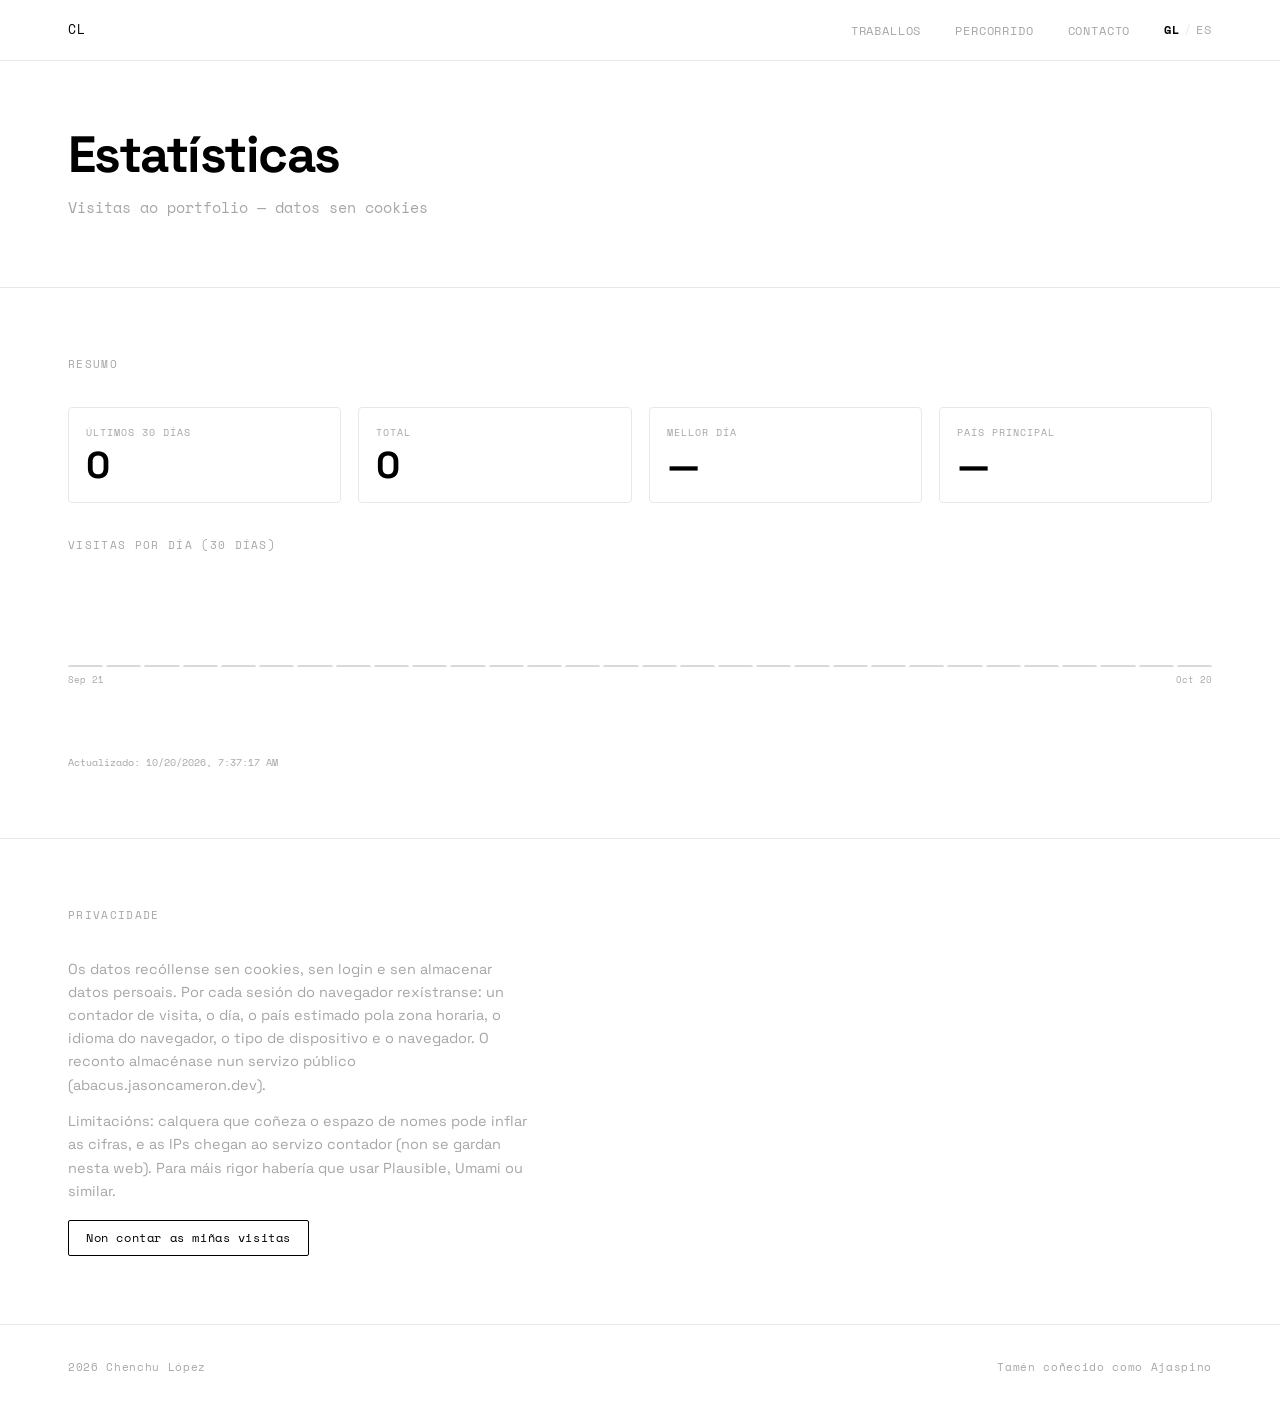
==== stats/index.html @ a8237ece "feat: estadísticas de visitas sen cookies, páxina 404 - Engade contador de visitas via abacus (names" ====
<!DOCTYPE html>
<html lang="gl">
<head>
  <meta charset="UTF-8">
  <meta name="viewport" content="width=device-width, initial-scale=1.0">
  <title>Estatísticas — Chenchu López</title>
  <meta name="robots" content="noindex, nofollow">

  <link rel="icon" href="../favicon.svg" type="image/svg+xml">

  <link rel="preconnect" href="https://fonts.googleapis.com">
  <link rel="preconnect" href="https://fonts.gstatic.com" crossorigin>
  <link href="https://fonts.googleapis.com/css2?family=Space+Grotesk:wght@400;500;700&family=Space+Mono:wght@400;700&display=swap" rel="stylesheet">

  <link rel="stylesheet" href="../css/styles.css">

  <style>
    .stats-hero {
      padding-block: var(--space-l);
      border-top: none;
    }

    .stats-hero h1 {
      font-size: clamp(1.8rem, 5vw, 3rem);
      font-weight: 700;
      letter-spacing: -0.03em;
      line-height: 1;
      margin-bottom: var(--space-s);
    }

    .stats-hero p {
      font-size: 0.9rem;
      color: var(--muted);
      font-family: var(--font-mono);
    }

    .stats-section {
      padding-block: var(--space-l);
      border-top: 1px solid var(--line);
    }

    .stats-section-title {
      font-family: var(--font-mono);
      font-size: 0.65rem;
      letter-spacing: 0.12em;
      text-transform: uppercase;
      color: var(--muted);
      margin-bottom: var(--space-m);
    }

    /* KPIs */
    .stats-kpis {
      display: grid;
      grid-template-columns: repeat(4, 1fr);
      gap: var(--space-s);
    }

    @media (max-width: 768px) {
      .stats-kpis { grid-template-columns: repeat(2, 1fr); }
    }

    @media (max-width: 480px) {
      .stats-kpis { grid-template-columns: 1fr 1fr; }
    }

    .kpi {
      padding: var(--space-s);
      border: 1px solid var(--line);
      border-radius: 4px;
    }

    .kpi-label {
      font-family: var(--font-mono);
      font-size: 0.6rem;
      letter-spacing: 0.1em;
      text-transform: uppercase;
      color: var(--muted);
      display: block;
      margin-bottom: 0.4rem;
    }

    .kpi-value {
      font-size: clamp(1.5rem, 3vw, 2.2rem);
      font-weight: 700;
      letter-spacing: -0.04em;
      line-height: 1;
      display: block;
    }

    /* Gráfico de barras */
    .stats-chart {
      display: flex;
      align-items: flex-end;
      gap: 3px;
      height: 80px;
      margin-top: var(--space-s);
    }

    .chart-bar-wrap {
      flex: 1;
      display: flex;
      flex-direction: column;
      align-items: center;
      height: 100%;
      justify-content: flex-end;
      position: relative;
    }

    .chart-bar {
      width: 100%;
      background: var(--ink);
      opacity: 0.15;
      border-radius: 2px 2px 0 0;
      min-height: 2px;
      transition: opacity 0.15s;
    }

    .chart-bar.is-today { opacity: 0.6; }
    .chart-bar.has-visits { opacity: 0.4; }
    .chart-bar.has-visits:hover { opacity: 0.8; }

    .chart-date-labels {
      display: flex;
      justify-content: space-between;
      margin-top: 6px;
      font-family: var(--font-mono);
      font-size: 0.55rem;
      color: var(--muted);
    }

    /* Rankings */
    .stats-rank {
      display: grid;
      grid-template-columns: repeat(2, 1fr);
      gap: var(--space-m);
    }

    @media (max-width: 639px) {
      .stats-rank { grid-template-columns: 1fr; }
    }

    .rank-group-title {
      font-family: var(--font-mono);
      font-size: 0.6rem;
      letter-spacing: 0.1em;
      text-transform: uppercase;
      color: var(--muted);
      margin-bottom: var(--space-s);
    }

    .rank-list {
      list-style: none;
    }

    .rank-item {
      display: flex;
      align-items: center;
      gap: var(--space-s);
      padding-block: 0.5rem;
      border-bottom: 1px solid var(--line);
      font-size: 0.9rem;
    }

    .rank-item:last-child { border-bottom: none; }

    .rank-bar-bg {
      flex: 1;
      height: 3px;
      background: var(--line);
      border-radius: 2px;
      overflow: hidden;
    }

    .rank-bar-fill {
      height: 100%;
      background: var(--ink);
      border-radius: 2px;
    }

    .rank-count {
      font-family: var(--font-mono);
      font-size: 0.75rem;
      color: var(--muted);
      min-width: 2.5rem;
      text-align: right;
    }

    .rank-code {
      min-width: 3rem;
      font-weight: 500;
    }

    /* Privacidade */
    .stats-privacy {
      font-size: 0.85rem;
      color: var(--muted);
      line-height: 1.6;
      max-width: 52ch;
    }

    .stats-privacy p + p { margin-top: 0.8rem; }

    .btn-no-count {
      display: inline-flex;
      align-items: center;
      gap: 0.4rem;
      margin-top: var(--space-s);
      padding: 0.5rem 1rem;
      border: 1px solid var(--ink);
      border-radius: 2px;
      font-family: var(--font-mono);
      font-size: 0.7rem;
      letter-spacing: 0.05em;
      cursor: pointer;
      background: none;
      color: var(--ink);
      transition: background 0.15s, color 0.15s;
    }

    .btn-no-count:hover {
      background: var(--ink);
      color: var(--bg);
    }

    .btn-no-count.is-active {
      background: var(--ink);
      color: var(--bg);
    }

    /* Loading / error */
    .stats-loading {
      padding: var(--space-l) 0;
      font-family: var(--font-mono);
      font-size: 0.75rem;
      color: var(--muted);
    }

    .stats-error {
      padding: var(--space-s);
      border: 1px solid var(--line);
      border-radius: 4px;
      font-family: var(--font-mono);
      font-size: 0.75rem;
      color: var(--muted);
    }
  </style>
</head>
<body>

  <!-- HEADER -->
  <header class="site-header" role="banner">
    <div class="page-wrap">
      <a href="../index.html" class="site-logo" aria-label="Chenchu López, inicio">CL</a>
      <div class="header-right">
        <nav aria-label="Navegación principal">
          <ul class="site-nav">
            <li><a href="../index.html#works" id="t-nav-works">Traballos</a></li>
            <li><a href="../index.html#about" id="t-nav-about">Percorrido</a></li>
            <li><a href="../index.html#contact" id="t-nav-contact">Contacto</a></li>
          </ul>
        </nav>
        <button class="lang-toggle" id="lang-toggle" aria-label="Cambiar idioma">
          <span class="lang-option" data-lang="gl">GL</span>
          <span class="lang-sep">/</span>
          <span class="lang-option" data-lang="es">ES</span>
        </button>
      </div>
      <button class="menu-toggle" id="menu-toggle" aria-label="Abrir menú" aria-expanded="false">
        <span></span><span></span><span></span>
      </button>
    </div>
  </header>

  <!-- MENÚ MOBILE -->
  <div class="mobile-menu" id="mobile-menu" aria-hidden="true">
    <nav aria-label="Navegación mobile">
      <ul class="mobile-nav">
        <li><a href="../index.html#works" class="mobile-nav-item" id="t-mnav-works">Traballos</a></li>
        <li><a href="../index.html#about" class="mobile-nav-item" id="t-mnav-about">Percorrido</a></li>
        <li><a href="../index.html#contact" class="mobile-nav-item" id="t-mnav-contact">Contacto</a></li>
      </ul>
    </nav>
    <button class="lang-toggle lang-toggle--mobile" id="lang-toggle-mobile" aria-label="Cambiar idioma">
      <span class="lang-option" data-lang="gl">GL</span>
      <span class="lang-sep">/</span>
      <span class="lang-option" data-lang="es">ES</span>
    </button>
  </div>

  <main>

    <section class="stats-hero" style="border-top:none; padding-top: var(--space-l);">
      <div class="page-wrap">
        <h1 id="t-title">Estatísticas</h1>
        <p id="t-subtitle">Visitas ao portfolio — datos sen cookies</p>
      </div>
    </section>

    <section class="stats-section" id="stats-kpis-section">
      <div class="page-wrap">
        <p class="stats-section-title" id="t-kpi-label">Resumo</p>
        <div id="stats-root">
          <div class="stats-loading" id="t-loading">Cargando datos…</div>
        </div>
      </div>
    </section>

    <section class="stats-section">
      <div class="page-wrap">
        <p class="stats-section-title" id="t-privacy-label">Privacidade</p>
        <div class="stats-privacy">
          <p id="t-privacy-1">Os datos recóllense sen cookies, sen login e sen almacenar datos persoais. Por cada sesión do navegador rexístranse: un contador de visita, o día, o país estimado pola zona horaria, o idioma do navegador, o tipo de dispositivo e o navegador. O reconto almacénase nun servizo público (<a href="https://abacus.jasoncameron.dev" target="_blank" rel="noopener noreferrer">abacus.jasoncameron.dev</a>).</p>
          <p id="t-privacy-2">Limitacións: calquera que coñeza o espazo de nomes pode inflar as cifras, e as IPs chegan ao servizo contador (non se gardan nesta web). Para máis rigor habería que usar Plausible, Umami ou similar.</p>
          <button class="btn-no-count" id="btn-no-count" type="button">
            <span id="t-btn-nocount">Non contar as miñas visitas</span>
          </button>
        </div>
      </div>
    </section>

  </main>

  <!-- FOOTER -->
  <footer class="site-footer" role="contentinfo">
    <div class="page-wrap">
      <span class="footer-copy">2026 Chenchu López</span>
      <span class="footer-alias" id="t-footer-alias">Tamén coñecido como Ajaspino</span>
    </div>
  </footer>

  <script>
  (function () {
    /* --- i18n ------------------------------------------------- */
    var T = {
      gl: {
        'nav.works':     'Traballos',
        'nav.about':     'Percorrido',
        'nav.contact':   'Contacto',
        'footer.alias':  'Tamén coñecido como Ajaspino',
        title:           'Estatísticas',
        subtitle:        'Visitas ao portfolio — datos sen cookies',
        'kpi-label':     'Resumo',
        loading:         'Cargando datos…',
        error:           'Non foi posible cargar os datos de momento.',
        kpi_last30:      'Últimos 30 días',
        kpi_total:       'Total',
        kpi_best_day:    'Mellor día',
        kpi_top_country: 'País principal',
        chart_label:     'Visitas por día (30 días)',
        countries_label: 'Países',
        langs_label:     'Idiomas',
        devices_label:   'Dispositivos',
        browsers_label:  'Navegadores',
        'privacy-label': 'Privacidade',
        'privacy-1':     'Os datos recóllense sen cookies, sen login e sen almacenar datos persoais. Por cada sesión do navegador rexístranse: un contador de visita, o día, o país estimado pola zona horaria, o idioma do navegador, o tipo de dispositivo e o navegador. O reconto almacénase nun servizo público (<a href="https://abacus.jasoncameron.dev" target="_blank" rel="noopener noreferrer">abacus.jasoncameron.dev</a>).',
        'privacy-2':     'Limitacións: calquera que coñeza o espazo de nomes pode inflar as cifras, e as IPs chegan ao servizo contador (non se gardan nesta web). Para máis rigor habería que usar Plausible, Umami ou similar.',
        btn_nocount:     'Non contar as miñas visitas',
        btn_counting:    'As túas visitas non se contan',
        updated:         'Actualizado',
        no_data:         '—',
      },
      es: {
        'nav.works':     'Trabajos',
        'nav.about':     'Recorrido',
        'nav.contact':   'Contacto',
        'footer.alias':  'También conocido como Ajaspino',
        title:           'Estadísticas',
        subtitle:        'Visitas al portfolio — datos sin cookies',
        'kpi-label':     'Resumen',
        loading:         'Cargando datos…',
        error:           'No fue posible cargar los datos por el momento.',
        kpi_last30:      'Últimos 30 días',
        kpi_total:       'Total',
        kpi_best_day:    'Mejor día',
        kpi_top_country: 'País principal',
        chart_label:     'Visitas por día (30 días)',
        countries_label: 'Países',
        langs_label:     'Idiomas',
        devices_label:   'Dispositivos',
        browsers_label:  'Navegadores',
        'privacy-label': 'Privacidad',
        'privacy-1':     'Los datos se recogen sin cookies, sin login y sin almacenar datos personales. Por cada sesión del navegador se registran: un contador de visita, el día, el país estimado por la zona horaria, el idioma del navegador, el tipo de dispositivo y el navegador. El recuento se almacena en un servicio público (<a href="https://abacus.jasoncameron.dev" target="_blank" rel="noopener noreferrer">abacus.jasoncameron.dev</a>).',
        'privacy-2':     'Limitaciones: cualquiera que conozca el espacio de nombres puede inflar las cifras, y las IPs llegan al servicio contador (no se guardan en esta web). Para más rigor habría que usar Plausible, Umami o similar.',
        btn_nocount:     'No contar mis visitas',
        btn_counting:    'Tus visitas no se cuentan',
        updated:         'Actualizado',
        no_data:         '—',
      }
    };

    var lang = localStorage.getItem('lang') || 'gl';

    function t(key) { return (T[lang] && T[lang][key]) || (T.gl[key]) || key; }

    function applyLang(l) {
      lang = l;
      document.documentElement.lang = l;
      document.title = t('title') + ' — Chenchu López';

      document.getElementById('t-title').textContent        = t('title');
      document.getElementById('t-subtitle').textContent     = t('subtitle');
      document.getElementById('t-kpi-label').textContent    = t('kpi-label');
      document.getElementById('t-privacy-label').textContent = t('privacy-label');
      document.getElementById('t-privacy-1').innerHTML      = t('privacy-1');
      document.getElementById('t-privacy-2').textContent    = t('privacy-2');
      document.getElementById('t-footer-alias').textContent = t('footer.alias');

      document.getElementById('t-nav-works').textContent   = t('nav.works');
      document.getElementById('t-nav-about').textContent   = t('nav.about');
      document.getElementById('t-nav-contact').textContent = t('nav.contact');
      document.getElementById('t-mnav-works').textContent  = t('nav.works');
      document.getElementById('t-mnav-about').textContent  = t('nav.about');
      document.getElementById('t-mnav-contact').textContent = t('nav.contact');

      var loadEl = document.getElementById('t-loading');
      if (loadEl) loadEl.textContent = t('loading');

      var nocount = document.getElementById('t-btn-nocount');
      var isOptOut = false;
      try { isOptOut = !!localStorage.getItem('chenchulopez:no-track'); } catch(_){}
      if (nocount) nocount.textContent = isOptOut ? t('btn_counting') : t('btn_nocount');
      var btnEl = document.getElementById('btn-no-count');
      if (btnEl) btnEl.classList.toggle('is-active', isOptOut);

      document.querySelectorAll('.lang-option').forEach(function(opt) {
        opt.classList.toggle('is-active', opt.dataset.lang === l);
      });

      localStorage.setItem('lang', l);

      // Re-render stats if data already loaded
      if (window._statsData) renderStats(window._statsData);
    }

    /* --- Menú mobile ------------------------------------------ */
    var menuToggle = document.getElementById('menu-toggle');
    var mobileMenu = document.getElementById('mobile-menu');

    function openMenu() {
      menuToggle.classList.add('is-open');
      menuToggle.setAttribute('aria-expanded', 'true');
      mobileMenu.classList.add('is-open');
      mobileMenu.setAttribute('aria-hidden', 'false');
      document.body.style.overflow = 'hidden';
    }

    function closeMenu() {
      menuToggle.classList.remove('is-open');
      menuToggle.setAttribute('aria-expanded', 'false');
      mobileMenu.classList.remove('is-open');
      mobileMenu.setAttribute('aria-hidden', 'true');
      document.body.style.overflow = '';
    }

    menuToggle.addEventListener('click', function() {
      mobileMenu.classList.contains('is-open') ? closeMenu() : openMenu();
    });

    document.querySelectorAll('.mobile-nav a').forEach(function(link) {
      link.addEventListener('click', closeMenu);
    });

    document.addEventListener('keydown', function(e) { if (e.key === 'Escape') closeMenu(); });

    /* --- Lang toggle ------------------------------------------ */
    document.getElementById('lang-toggle').addEventListener('click', function() {
      applyLang(lang === 'gl' ? 'es' : 'gl');
    });
    document.getElementById('lang-toggle-mobile').addEventListener('click', function() {
      applyLang(lang === 'gl' ? 'es' : 'gl');
    });

    /* --- Opt-out ---------------------------------------------- */
    document.getElementById('btn-no-count').addEventListener('click', function() {
      var isOptOut;
      try { isOptOut = !!localStorage.getItem('chenchulopez:no-track'); } catch(_){ isOptOut = false; }
      try {
        if (isOptOut) { localStorage.removeItem('chenchulopez:no-track'); }
        else          { localStorage.setItem('chenchulopez:no-track', '1'); }
      } catch(_) {}
      applyLang(lang);
    });

    /* --- Renderizar estadísticas ------------------------------ */
    function fmtDate(iso) {
      var d = new Date(iso + 'T00:00:00Z');
      return d.toLocaleDateString(lang === 'gl' ? 'gl-ES' : 'es-ES', { month: 'short', day: 'numeric', timeZone: 'UTC' });
    }

    function renderStats(data) {
      var root = document.getElementById('stats-root');
      if (!root) return;

      var bestDay = data.days.reduce(function(a, b) { return b.visits > a.visits ? b : a; }, { date: '', visits: 0 });
      var topCountry = data.countries.length > 0 ? data.countries[0].code.toUpperCase() : '—';
      var maxDay = Math.max.apply(null, data.days.map(function(d){ return d.visits; })) || 1;

      var html = '';

      // KPIs
      html += '<div class="stats-kpis">';
      html += kpi(t('kpi_last30'), data.last30);
      html += kpi(t('kpi_total'), data.total);
      html += kpi(t('kpi_best_day'), bestDay.visits > 0 ? fmtDate(bestDay.date) + ' (' + bestDay.visits + ')' : t('no_data'));
      html += kpi(t('kpi_top_country'), topCountry);
      html += '</div>';

      // Gráfico de barras
      html += '<div style="margin-top:var(--space-m)">';
      html += '<p class="stats-section-title">' + t('chart_label') + '</p>';
      html += '<div class="stats-chart">';
      data.days.forEach(function(d) {
        var pct = maxDay > 0 ? Math.round((d.visits / maxDay) * 100) : 0;
        var today = d.date === new Date().toISOString().slice(0,10);
        var cls = 'chart-bar' + (today ? ' is-today' : '') + (d.visits > 0 ? ' has-visits' : '');
        html += '<div class="chart-bar-wrap" title="' + fmtDate(d.date) + ': ' + d.visits + '">';
        html += '<div class="' + cls + '" style="height:' + Math.max(2, pct) + '%"></div>';
        html += '</div>';
      });
      html += '</div>';
      var firstDay = data.days[0] ? fmtDate(data.days[0].date) : '';
      var lastDay  = data.days[data.days.length - 1] ? fmtDate(data.days[data.days.length - 1].date) : '';
      html += '<div class="chart-date-labels"><span>' + firstDay + '</span><span>' + lastDay + '</span></div>';
      html += '</div>';

      // Rankings
      html += '<div class="stats-rank" style="margin-top:var(--space-m)">';
      html += rankBlock(t('countries_label'), data.countries);
      html += rankBlock(t('langs_label'), data.languages);
      html += rankBlock(t('devices_label'), data.devices);
      html += rankBlock(t('browsers_label'), data.browsers);
      html += '</div>';

      // Timestamp
      if (data.generatedAt) {
        var genDate = new Date(data.generatedAt);
        html += '<p style="margin-top:var(--space-m);font-family:var(--font-mono);font-size:0.6rem;color:var(--muted)">'
              + t('updated') + ': ' + genDate.toLocaleString(lang === 'gl' ? 'gl-ES' : 'es-ES') + '</p>';
      }

      root.innerHTML = html;
    }

    function kpi(label, value) {
      return '<div class="kpi"><span class="kpi-label">' + label + '</span>'
           + '<span class="kpi-value">' + value + '</span></div>';
    }

    function rankBlock(title, items) {
      if (!items || items.length === 0) return '';
      var max = items[0].value || 1;
      var html = '<div><p class="rank-group-title">' + title + '</p><ul class="rank-list">';
      items.slice(0, 6).forEach(function(item) {
        var pct = Math.round((item.value / max) * 100);
        html += '<li class="rank-item">';
        html += '<span class="rank-code">' + item.code.toUpperCase() + '</span>';
        html += '<div class="rank-bar-bg"><div class="rank-bar-fill" style="width:' + pct + '%"></div></div>';
        html += '<span class="rank-count">' + item.value + '</span>';
        html += '</li>';
      });
      html += '</ul></div>';
      return html;
    }

    /* --- Cargar datos ----------------------------------------- */
    function loadStats() {
      fetch('../stats/data.json?_=' + Date.now())
        .then(function(r) {
          if (!r.ok) throw new Error(r.status);
          return r.json();
        })
        .then(function(data) {
          window._statsData = data;
          renderStats(data);
        })
        .catch(function() {
          var root = document.getElementById('stats-root');
          if (root) root.innerHTML = '<div class="stats-error">' + t('error') + '</div>';
        });
    }

    /* --- Init ------------------------------------------------- */
    applyLang(lang);
    loadStats();
  })();
  </script>

</body>
</html>
---- css/styles.css ----
/* ============================================================
   CHENCHU LÓPEZ — Portfolio personal
   Sistema visual: claro, modular, grotesca compacta
   Ref principal: totaldesign.com
   ============================================================ */

/* --- Tokens ----------------------------------------------- */
:root {
  --bg:        #FFFFFF;
  --ink:       #000000;
  --muted:     #A6A6A6;
  --line:      #E8E8E8;
  --hover-bg:  #F5F5F5;
  --font-head: 'Space Grotesk', system-ui, sans-serif;
  --font-body: 'Space Grotesk', system-ui, sans-serif;
  --font-mono: 'Space Mono', monospace;

  --space-xs:  0.5rem;
  --space-s:   1rem;
  --space-m:   2rem;
  --space-l:   4rem;
  --space-xl:  7rem;

  --max-prose: 60ch;
  --max-page:  1400px;
}

@media (prefers-color-scheme: dark) {
  :root {
    --bg:       #0F0F0F;
    --ink:      #F0F0F0;
    --muted:    #666666;
    --line:     #222222;
    --hover-bg: #1A1A1A;
  }
}

/* --- Reset ------------------------------------------------- */
*, *::before, *::after { box-sizing: border-box; margin: 0; padding: 0; }

html {
  scroll-behavior: smooth;
  font-size: 17px;
  -webkit-text-size-adjust: 100%;
}

body {
  background-color: var(--bg);
  color: var(--ink);
  font-family: var(--font-body);
  font-size: 1rem;
  line-height: 1.5;
  min-height: 100dvh;
}

img { display: block; max-width: 100%; height: auto; }
a { color: inherit; text-decoration: none; }

/* --- Layout base ------------------------------------------ */
.page-wrap {
  width: 100%;
  max-width: var(--max-page);
  margin: 0 auto;
  padding-inline: var(--space-m);
}

section {
  padding-block: var(--space-xl);
  border-top: 1px solid var(--line);
}

section:first-of-type { border-top: none; }

/* --- Header ----------------------------------------------- */
.site-header {
  position: sticky;
  top: 0;
  z-index: 10;
  background-color: var(--bg);
  border-bottom: 1px solid var(--line);
}

.site-header .page-wrap {
  display: flex;
  align-items: center;
  justify-content: space-between;
  padding-block: var(--space-s);
}

.site-logo {
  font-family: var(--font-mono);
  font-size: 0.78rem;
  letter-spacing: 0.04em;
  color: var(--ink);
}

.header-right {
  display: flex;
  align-items: center;
  gap: var(--space-m);
}

.site-nav {
  display: flex;
  gap: var(--space-m);
  list-style: none;
}

.site-nav a {
  font-family: var(--font-mono);
  font-size: 0.7rem;
  letter-spacing: 0.07em;
  text-transform: uppercase;
  color: var(--muted);
  transition: color 0.15s;
}

.site-nav a:hover { color: var(--ink); }
.site-nav a.is-active { color: var(--ink); }

/* --- Hamburger -------------------------------------------- */
.menu-toggle {
  display: none;
  flex-direction: column;
  justify-content: center;
  gap: 5px;
  background: none;
  border: none;
  cursor: pointer;
  padding: 0;
  width: 24px;
  height: 24px;
}

.menu-toggle span {
  display: block;
  width: 100%;
  height: 1px;
  background: var(--ink);
  transition: transform 0.25s ease, opacity 0.25s ease;
}

.menu-toggle.is-open span:nth-child(1) { transform: translateY(6px) rotate(45deg); }
.menu-toggle.is-open span:nth-child(2) { opacity: 0; }
.menu-toggle.is-open span:nth-child(3) { transform: translateY(-6px) rotate(-45deg); }

/* --- Menú mobile ------------------------------------------ */
.mobile-menu {
  display: none;
  position: fixed;
  top: 0;
  right: 0;
  bottom: 0;
  left: 0;
  z-index: 9;
  background: var(--bg);
  flex-direction: column;
  justify-content: flex-start;
  align-items: stretch;
  padding: 58px 0 var(--space-m);
  opacity: 0;
  pointer-events: none;
  -webkit-transition: opacity 0.25s ease;
  transition: opacity 0.25s ease;
}

.mobile-menu.is-open {
  opacity: 1;
  pointer-events: auto;
}

.mobile-nav {
  list-style: none;
  display: flex;
  flex-direction: column;
  margin-bottom: var(--space-l);
  padding-inline: var(--space-m);
}

.mobile-nav li {
  border-bottom: 1px solid var(--line);
  padding-block: var(--space-m);
}

.mobile-nav li:first-child { border-top: 1px solid var(--line); }

.mobile-nav-item {
  font-family: var(--font-head);
  font-size: clamp(1.4rem, 3.5vw, 2.1rem);
  font-weight: 500;
  letter-spacing: -0.02em;
  color: var(--ink);
  line-height: 1.25;
  transition: color 0.15s;
}

.mobile-nav-item:hover { color: var(--muted); }

.lang-toggle--mobile {
  font-size: 0.8rem;
  margin-inline: var(--space-m);
}

/* --- Lang toggle ------------------------------------------ */
.lang-toggle {
  background: none;
  border: none;
  cursor: pointer;
  display: flex;
  align-items: center;
  gap: 0.25rem;
  padding: 0;
  font-family: var(--font-mono);
  font-size: 0.7rem;
  letter-spacing: 0.07em;
  text-transform: uppercase;
}

.lang-sep { color: var(--line); }
.lang-option { color: var(--muted); transition: color 0.15s; }
.lang-option.is-active { color: var(--ink); font-weight: 700; }
.lang-option:hover { color: var(--ink); }

/* --- Hero -------------------------------------------------- */
#hero {
  padding-block: var(--space-xl);
  min-height: 88dvh;
  display: flex;
  flex-direction: column;
  justify-content: flex-end;
  border-top: none;
}

.hero-name {
  font-size: clamp(4rem, 14vw, 11rem);
  font-weight: 700;
  line-height: 0.9;
  letter-spacing: -0.03em;
  text-transform: uppercase;
  color: var(--ink);
}

.hero-sub {
  margin-top: var(--space-m);
  font-family: var(--font-mono);
  font-size: clamp(0.78rem, 1.4vw, 0.88rem);
  color: var(--muted);
  letter-spacing: 0.03em;
}

.hero-scroll {
  margin-top: var(--space-l);
  font-family: var(--font-mono);
  font-size: 0.7rem;
  letter-spacing: 0.1em;
  text-transform: uppercase;
  color: var(--muted);
  display: inline-flex;
  align-items: center;
  gap: var(--space-s);
  transition: color 0.15s;
}

.hero-scroll:hover { color: var(--ink); }
.hero-scroll::after {
  content: '';
  display: block;
  width: 36px;
  height: 1px;
  background: currentColor;
  transition: width 0.3s;
}
.hero-scroll:hover::after { width: 56px; }

/* --- Section label ---------------------------------------- */
.section-label {
  font-family: var(--font-mono);
  font-size: 0.65rem;
  letter-spacing: 0.14em;
  text-transform: uppercase;
  color: var(--muted);
  margin-bottom: var(--space-l);
  display: flex;
  align-items: center;
  gap: var(--space-s);
}

.section-label::before {
  content: '—';
  font-size: 0.6rem;
  color: var(--muted);
}

/* --- Intro ------------------------------------------------- */
#intro .intro-text {
  font-size: clamp(1.4rem, 3.5vw, 2.1rem);
  font-weight: 500;
  line-height: 1.25;
  max-width: var(--max-prose);
  letter-spacing: -0.02em;
}

#intro .intro-text strong { font-weight: 700; }

/* ============================================================
   WORKS — cuadrícula modular estilo totaldesign
   ============================================================ */
#works { padding-block: var(--space-xl); }

.works-header {
  display: flex;
  align-items: baseline;
  justify-content: space-between;
  margin-bottom: var(--space-l);
  flex-wrap: wrap;
  gap: var(--space-s);
}

.works-header .section-label { margin-bottom: 0; }

.works-filters {
  display: flex;
  gap: var(--space-m);
  list-style: none;
}

.works-filters button {
  background: none;
  border: none;
  font-family: var(--font-mono);
  font-size: 0.65rem;
  letter-spacing: 0.1em;
  text-transform: uppercase;
  color: var(--muted);
  cursor: pointer;
  padding: 0;
  border-bottom: 1px solid transparent;
  transition: color 0.15s, border-color 0.15s;
}

.works-filters button:hover,
.works-filters button.is-active {
  color: var(--ink);
  border-color: var(--ink);
}

.works-grid {
  display: grid;
  grid-template-columns: repeat(12, 1fr);
  gap: var(--space-m);
  row-gap: var(--space-l);
}

.work-item {
  cursor: pointer;
  display: flex;
  flex-direction: column;
  gap: var(--space-xs);
  grid-column: span 4;
}

.work-item-image {
  width: 100%;
  aspect-ratio: 2/3;
  overflow: hidden;
  background: var(--card-bg, var(--hover-bg));
  display: flex;
  align-items: center;
  justify-content: center;
}

.work-item-image img {
  width: auto;
  height: 70%;
  max-width: 65%;
  object-fit: contain;
  filter: drop-shadow(3px 6px 12px rgba(0,0,0,0.50));
  will-change: transform;
}

.work-item:hover .work-item-image img { opacity: 0.9; }

.work-placeholder {
  width: 100%;
  height: 100%;
  display: flex;
  align-items: center;
  justify-content: center;
  color: var(--muted);
  font-family: var(--font-mono);
  font-size: 0.62rem;
  letter-spacing: 0.1em;
  text-transform: uppercase;
}

.work-item-info {
  display: flex;
  flex-direction: column;
  gap: 0.15rem;
  padding-top: 0.25rem;
}

.work-item-title {
  font-size: 0.95rem;
  font-weight: 600;
  letter-spacing: -0.01em;
  line-height: 1.2;
  color: var(--ink);
  transition: color 0.15s;
}

.work-item:hover .work-item-title { color: var(--muted); }

.work-item-tag {
  font-family: var(--font-mono);
  font-size: 0.62rem;
  letter-spacing: 0.08em;
  text-transform: uppercase;
  color: var(--muted);
}

.work-item.is-hidden { display: none; }

/* --- About ------------------------------------------------- */
#about .about-grid {
  display: grid;
  gap: var(--space-l);
}

.about-portrait img {
  width: 100%;
  display: block;
  aspect-ratio: 3/2;
  object-fit: cover;
  object-position: center top;
  background: var(--hover-bg);
}

.portrait-credit {
  font-family: var(--font-mono);
  font-size: 0.6rem;
  letter-spacing: 0.08em;
  color: var(--muted);
  margin-top: 0.5rem;
}

.portrait-credit a {
  color: var(--muted);
  text-decoration: underline;
  text-decoration-style: dashed;
  text-underline-offset: 3px;
}

.portrait-credit a:hover { color: var(--ink); }

.about-bio p {
  font-size: clamp(0.9rem, 1.8vw, 1rem);
  line-height: 1.75;
  margin-bottom: var(--space-m);
  max-width: var(--max-prose);
}

.about-bio p:last-child { margin-bottom: 0; }

.about-bio a {
  text-decoration: underline;
  text-decoration-style: dashed;
  text-underline-offset: 3px;
}

.about-bio a:hover { text-decoration-style: solid; }

.about-timeline { border: 1px solid var(--line); }

.timeline-item {
  display: grid;
  grid-template-columns: 7ch 1fr;
  gap: var(--space-s);
  align-items: baseline;
  padding: var(--space-s) var(--space-m);
  border-bottom: 1px solid var(--line);
  transition: background 0.15s;
}

.timeline-item:last-child { border-bottom: none; }
.timeline-item:hover { background: var(--hover-bg); }

.timeline-year {
  font-family: var(--font-mono);
  font-size: 0.65rem;
  color: var(--muted);
  letter-spacing: 0.06em;
}

.timeline-fact { font-size: 0.875rem; line-height: 1.4; }

/* --- Contact ---------------------------------------------- */
.contact-links {
  display: flex;
  flex-direction: column;
  border-top: 1px solid var(--line);
}

.contact-link {
  display: flex;
  align-items: center;
  gap: var(--space-m);
  font-size: 0.875rem;
  color: var(--muted);
  padding: var(--space-s) var(--space-xs);
  border-bottom: 1px solid var(--line);
  transition: color 0.15s, background 0.15s;
}

.contact-link:hover {
  color: var(--ink);
  background: var(--hover-bg);
}

.contact-link-label {
  font-family: var(--font-mono);
  font-size: 0.62rem;
  letter-spacing: 0.1em;
  text-transform: uppercase;
  color: var(--muted);
  width: 8ch;
  flex-shrink: 0;
}

/* --- Footer ----------------------------------------------- */
.site-footer {
  border-top: 1px solid var(--line);
  padding-block: var(--space-m);
}

.site-footer .page-wrap {
  display: flex;
  align-items: center;
  justify-content: space-between;
  flex-wrap: wrap;
  gap: var(--space-s);
}

.footer-copy,
.footer-alias {
  font-family: var(--font-mono);
  font-size: 0.65rem;
  letter-spacing: 0.06em;
  color: var(--muted);
}

/* --- Lightbox --------------------------------------------- */
.lightbox {
  position: fixed;
  inset: 0;
  background: rgba(0,0,0,0.95);
  z-index: 100;
  display: flex;
  align-items: center;
  justify-content: center;
  padding: var(--space-m);
  opacity: 0;
  pointer-events: none;
  transition: opacity 0.25s ease;
}

.lightbox.is-open { opacity: 1; pointer-events: all; }

.lightbox img {
  max-width: 100%;
  max-height: 90dvh;
  object-fit: contain;
}

.lightbox-close {
  position: absolute;
  top: var(--space-m);
  right: var(--space-m);
  background: none;
  border: none;
  color: #fff;
  font-family: var(--font-mono);
  font-size: 1.1rem;
  cursor: pointer;
  opacity: 0.4;
  padding: var(--space-xs);
  transition: opacity 0.15s;
}

.lightbox-close:hover { opacity: 1; }

/* ============================================================
   RESPONSIVE
   ============================================================ */
@media (max-width: 639px) {
  .works-grid { grid-template-columns: repeat(2, 1fr); gap: var(--space-s); }

  .work-item { grid-column: span 1; }

  .header-right { display: none; }
  .menu-toggle  { display: flex; }
  .mobile-menu  { display: flex; }
}

@media (min-width: 640px) and (max-width: 959px) {
  .works-grid { grid-template-columns: repeat(2, 1fr); gap: var(--space-m); }
  .work-item { grid-column: span 1; }
}

@media (min-width: 960px) {
  .page-wrap { padding-inline: var(--space-l); }

  #about .about-grid {
    grid-template-columns: 5fr 7fr;
    align-items: start;
  }

  .about-portrait img {
    aspect-ratio: 3/4;
  }

  #contact .contact-grid {
    grid-template-columns: 1fr 1fr;
    align-items: start;
    gap: var(--space-l);
  }
}

/* ============================================================
   ACCESIBILIDAD
   ============================================================ */
@media (prefers-reduced-motion: reduce) {
  *, *::before, *::after {
    animation-duration: 0.01ms !important;
    transition-duration: 0.01ms !important;
  }
  html { scroll-behavior: auto; }
}

:focus-visible {
  outline: 2px solid var(--ink);
  outline-offset: 2px;
}
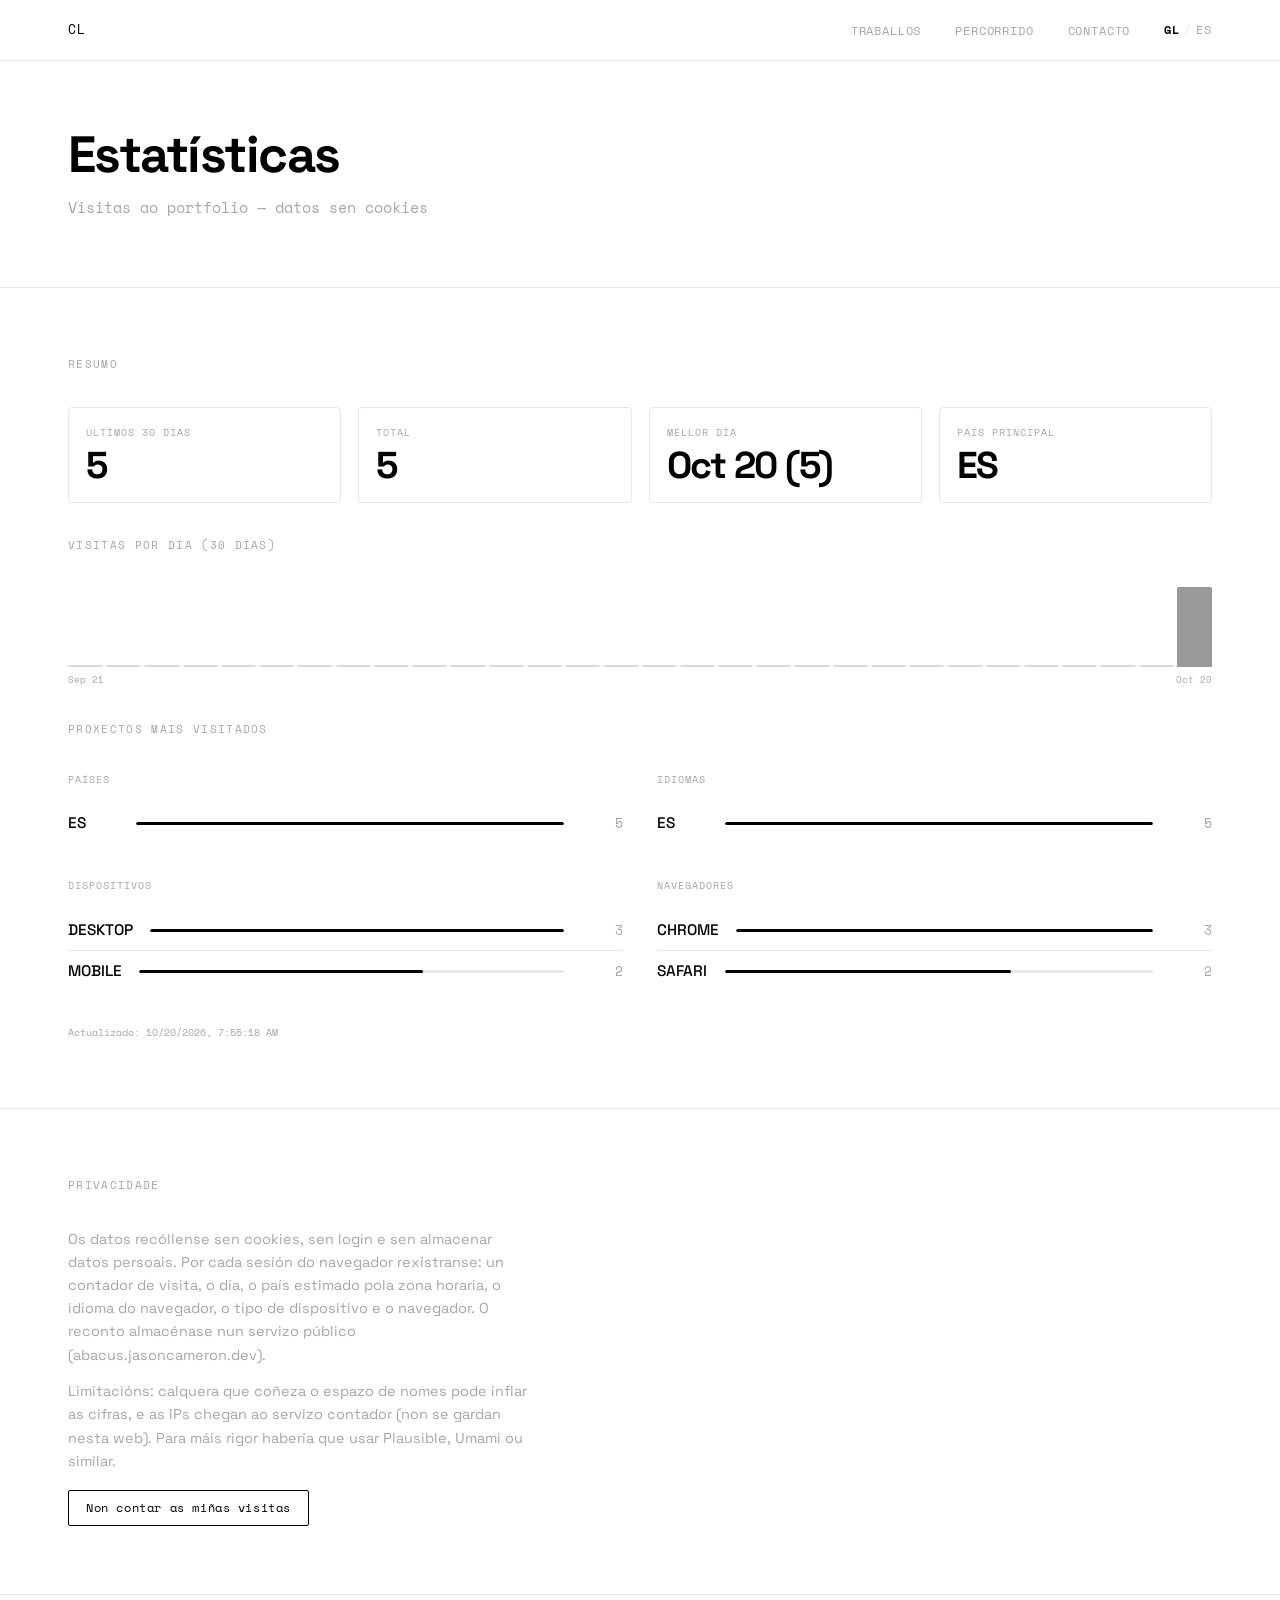
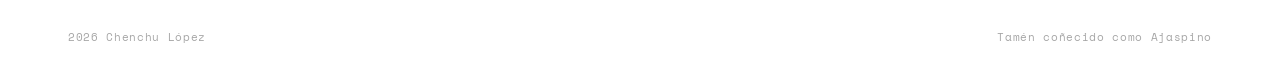
==== commit bd382c9e: "feat: rastrexar visitas por proxecto e mostralas en /stats/ - tracker.js: engade hit p-{slug} (index" ====
--- a/stats/index.html
+++ b/stats/index.html
@@ -347,6 +347,7 @@
         kpi_best_day:    'Mellor día',
         kpi_top_country: 'País principal',
         chart_label:     'Visitas por día (30 días)',
+        pages_label:     'Proxectos máis visitados',
         countries_label: 'Países',
         langs_label:     'Idiomas',
         devices_label:   'Dispositivos',
@@ -374,6 +375,7 @@
         kpi_best_day:    'Mejor día',
         kpi_top_country: 'País principal',
         chart_label:     'Visitas por día (30 días)',
+        pages_label:     'Proyectos más visitados',
         countries_label: 'Países',
         langs_label:     'Idiomas',
         devices_label:   'Dispositivos',
@@ -523,6 +525,14 @@
       html += '<div class="chart-date-labels"><span>' + firstDay + '</span><span>' + lastDay + '</span></div>';
       html += '</div>';
 
+      // Páxinas máis visitadas
+      if (data.pages && data.pages.length > 0) {
+        html += '<div style="margin-top:var(--space-m)">';
+        html += '<p class="stats-section-title">' + t('pages_label') + '</p>';
+        html += pagesBlock(data.pages.slice(0, 10));
+        html += '</div>';
+      }
+
       // Rankings
       html += '<div class="stats-rank" style="margin-top:var(--space-m)">';
       html += rankBlock(t('countries_label'), data.countries);
@@ -544,6 +554,23 @@
     function kpi(label, value) {
       return '<div class="kpi"><span class="kpi-label">' + label + '</span>'
            + '<span class="kpi-value">' + value + '</span></div>';
+    }
+
+    function pagesBlock(items) {
+      var max = items[0] ? (items[0].value || 1) : 1;
+      var html = '<ul class="rank-list" style="max-width:480px">';
+      items.forEach(function(item, i) {
+        if (item.value === 0) return;
+        var pct = Math.round((item.value / max) * 100);
+        html += '<li class="rank-item">';
+        html += '<span class="rank-code" style="min-width:1.5rem;font-family:var(--font-mono);color:var(--muted)">' + (i + 1) + '</span>';
+        html += '<span class="rank-code" style="min-width:8rem;font-weight:500">' + (item.label || item.code) + '</span>';
+        html += '<div class="rank-bar-bg"><div class="rank-bar-fill" style="width:' + pct + '%"></div></div>';
+        html += '<span class="rank-count">' + item.value + '</span>';
+        html += '</li>';
+      });
+      html += '</ul>';
+      return html;
     }
 
     function rankBlock(title, items) {
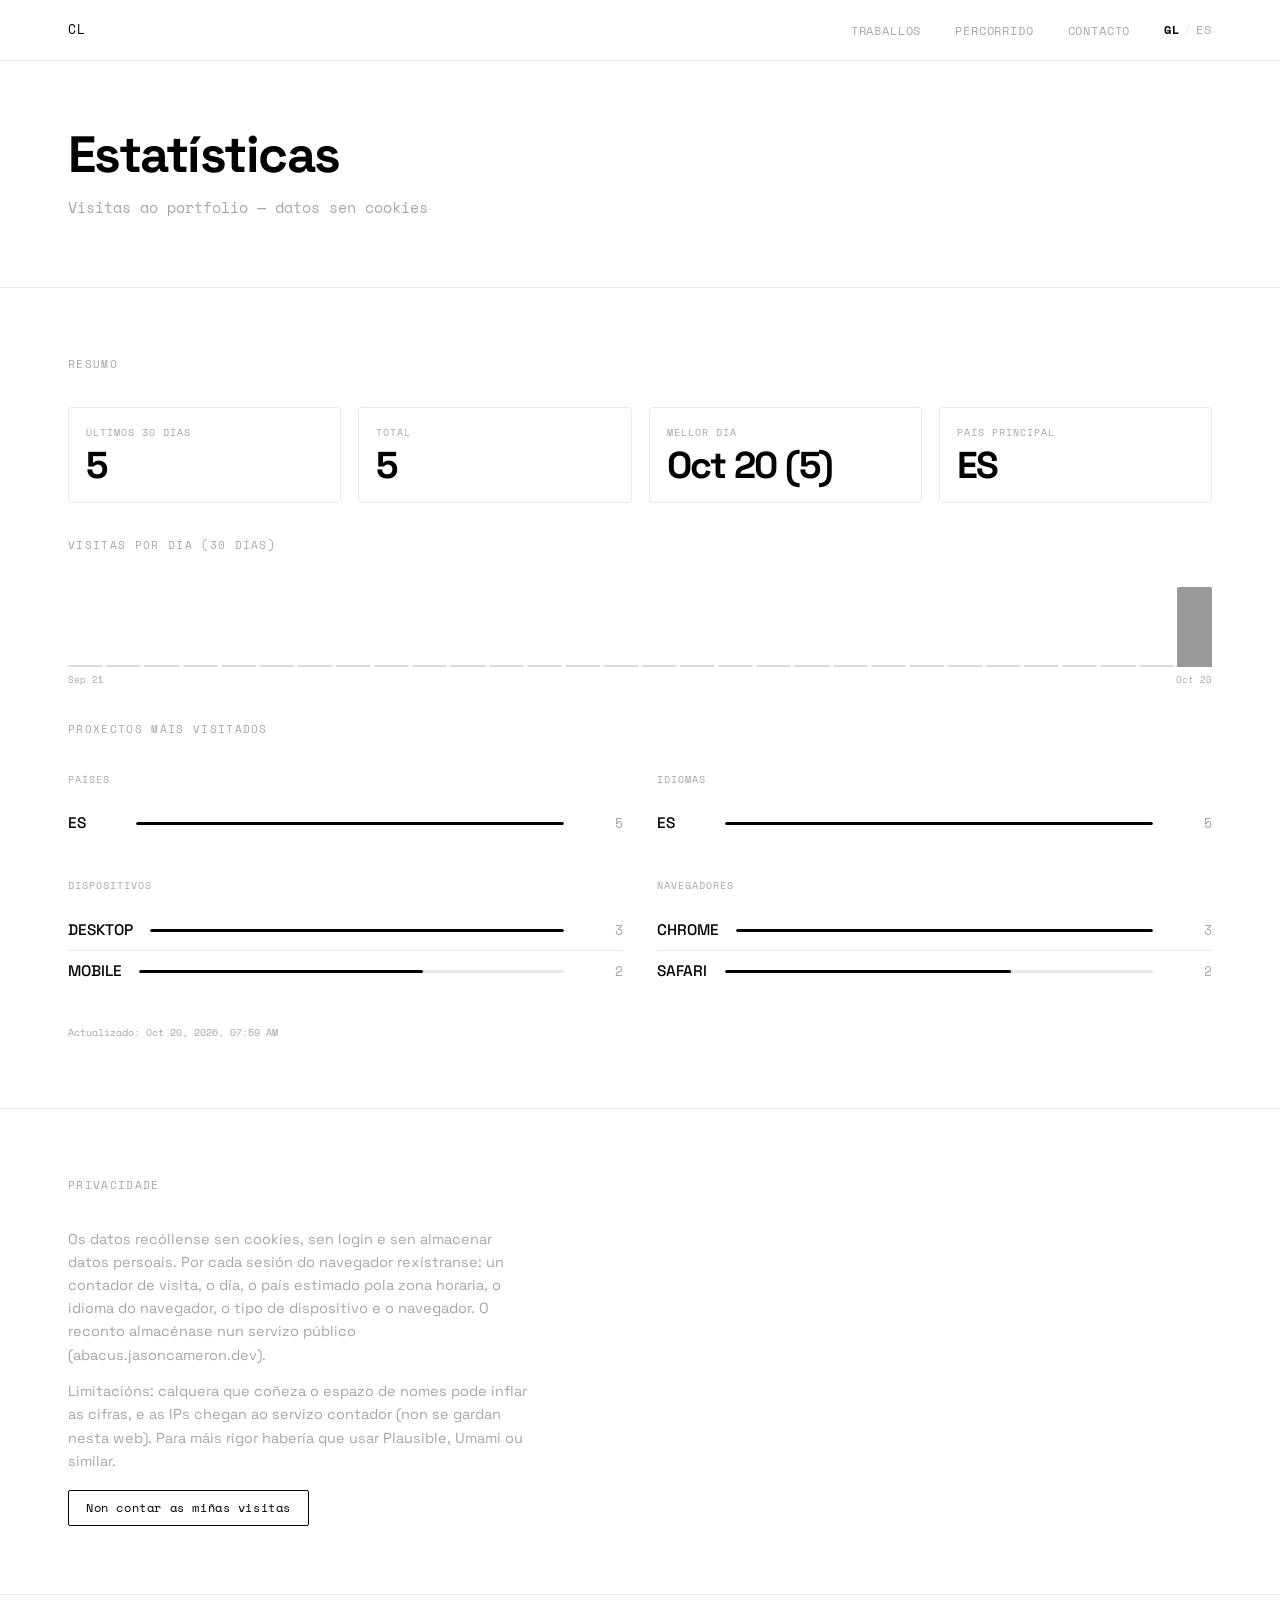
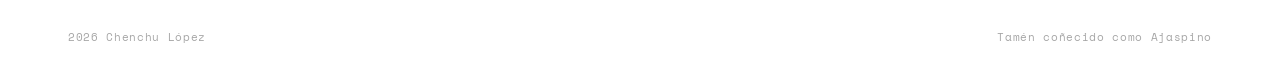
==== commit afa684d1: "fix: formatar data de actualización como "20 oct 2026, 09:54" Co-Authored-By: Claude Sonnet 4.6 <nor" ====
--- a/stats/index.html
+++ b/stats/index.html
@@ -544,8 +544,11 @@
       // Timestamp
       if (data.generatedAt) {
         var genDate = new Date(data.generatedAt);
+        var fmtTs = new Intl.DateTimeFormat(lang === 'gl' ? 'gl-ES' : 'es-ES', {
+          day: 'numeric', month: 'short', year: 'numeric', hour: '2-digit', minute: '2-digit'
+        }).format(genDate);
         html += '<p style="margin-top:var(--space-m);font-family:var(--font-mono);font-size:0.6rem;color:var(--muted)">'
-              + t('updated') + ': ' + genDate.toLocaleString(lang === 'gl' ? 'gl-ES' : 'es-ES') + '</p>';
+              + t('updated') + ': ' + fmtTs + '</p>';
       }
 
       root.innerHTML = html;
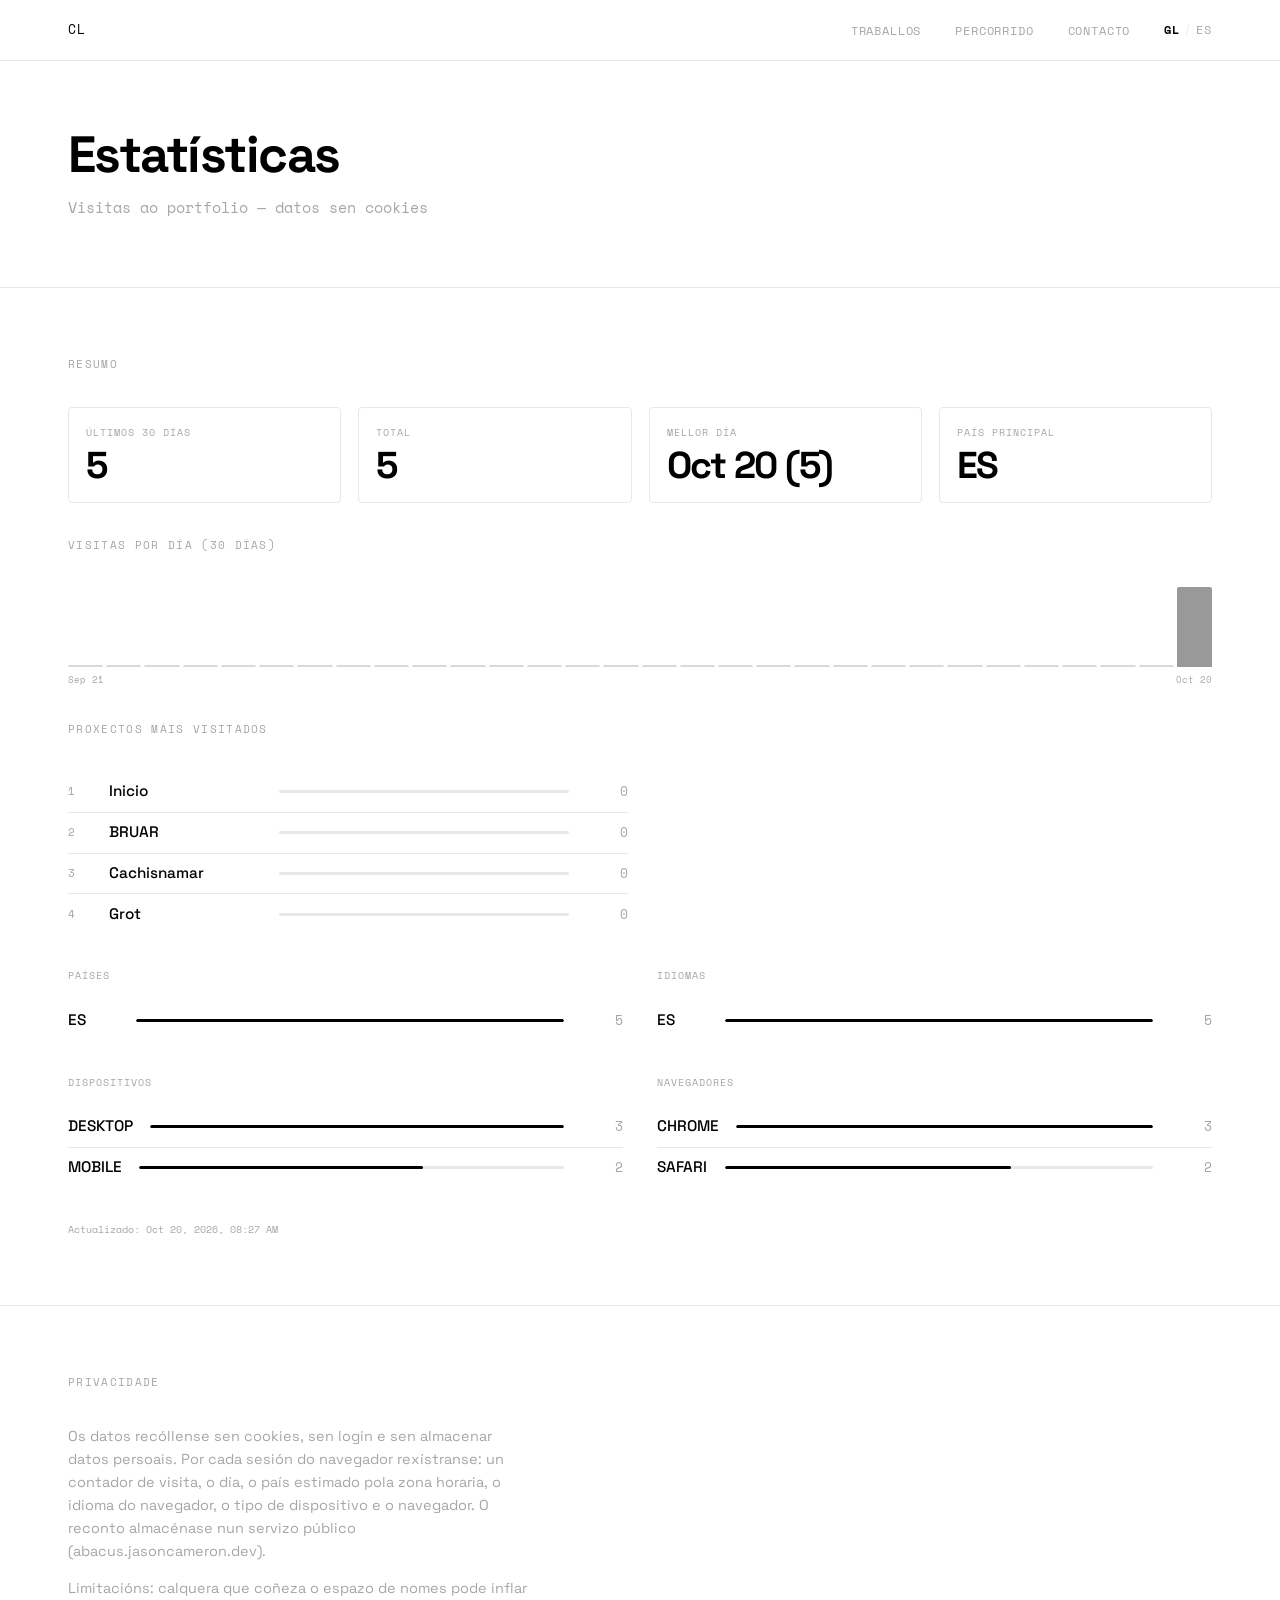
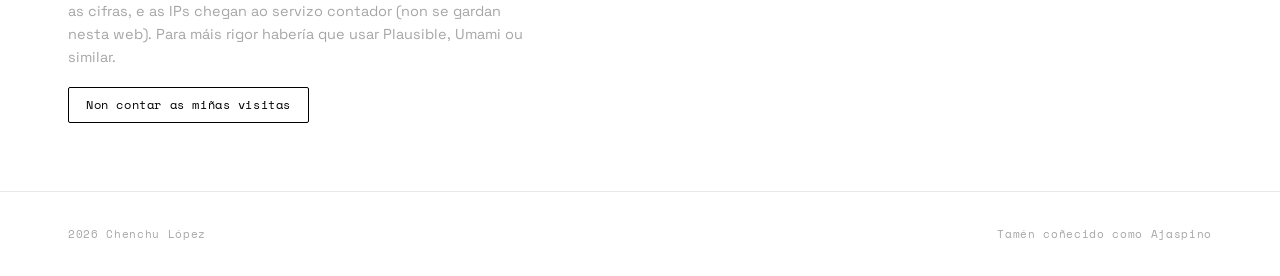
==== commit f09b026f: "fix: mostrar proxectos aínda sen visitas, corrixir layout pagesBlock Co-Authored-By: Claude Sonnet 4" ====
--- a/stats/index.html
+++ b/stats/index.html
@@ -560,16 +560,17 @@
     }
 
     function pagesBlock(items) {
-      var max = items[0] ? (items[0].value || 1) : 1;
-      var html = '<ul class="rank-list" style="max-width:480px">';
+      var maxVal = 0;
+      items.forEach(function(x) { if (x.value > maxVal) maxVal = x.value; });
+      var max = maxVal || 1;
+      var html = '<ul class="rank-list" style="max-width:560px">';
       items.forEach(function(item, i) {
-        if (item.value === 0) return;
         var pct = Math.round((item.value / max) * 100);
         html += '<li class="rank-item">';
-        html += '<span class="rank-code" style="min-width:1.5rem;font-family:var(--font-mono);color:var(--muted)">' + (i + 1) + '</span>';
-        html += '<span class="rank-code" style="min-width:8rem;font-weight:500">' + (item.label || item.code) + '</span>';
-        html += '<div class="rank-bar-bg"><div class="rank-bar-fill" style="width:' + pct + '%"></div></div>';
-        html += '<span class="rank-count">' + item.value + '</span>';
+        html += '<span style="font-family:var(--font-mono);font-size:0.65rem;color:var(--muted);min-width:1.4rem;flex-shrink:0">' + (i + 1) + '</span>';
+        html += '<span style="font-weight:500;flex:0 0 auto;min-width:9rem">' + (item.label || item.code) + '</span>';
+        html += '<div class="rank-bar-bg" style="flex:1"><div class="rank-bar-fill" style="width:' + pct + '%"></div></div>';
+        html += '<span class="rank-count">' + (item.value || 0) + '</span>';
         html += '</li>';
       });
       html += '</ul>';
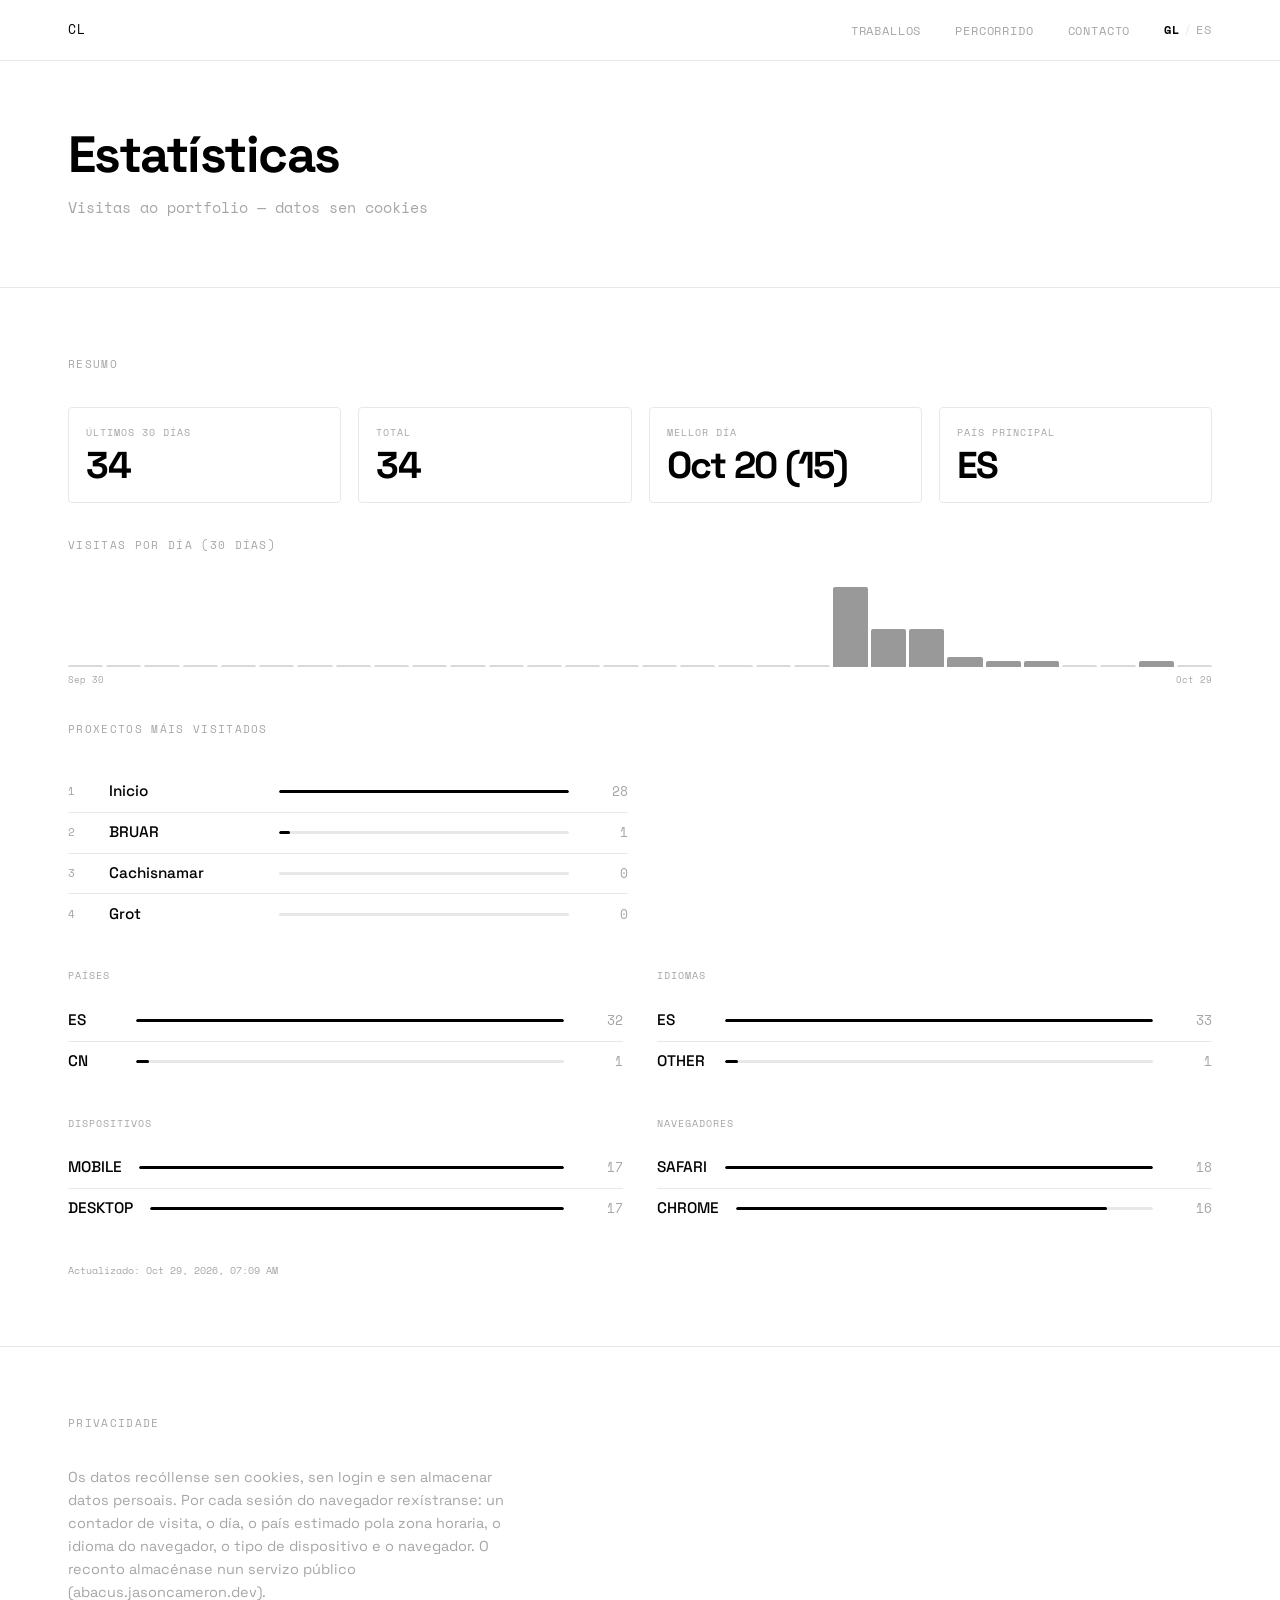
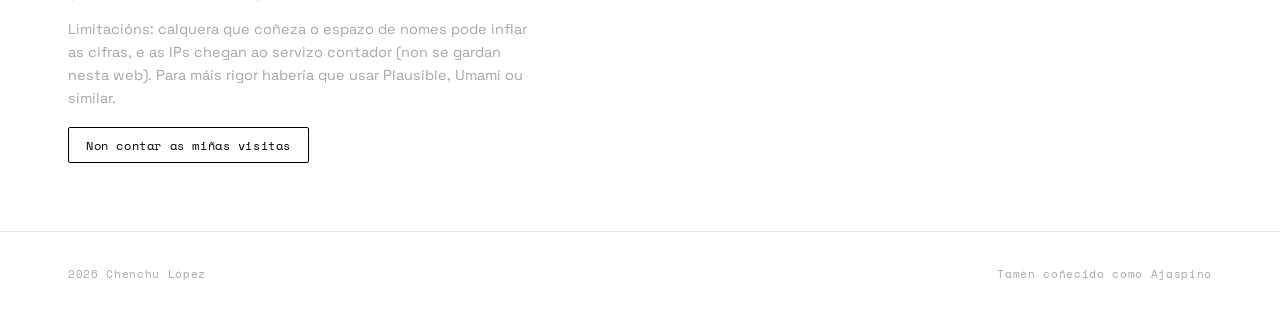
==== commit 0510aee1: "feat: tooltip instantáneo en gráfico de visitas por día Sustituye el atributo title nativo (con dela" ====
--- a/stats/index.html
+++ b/stats/index.html
@@ -104,7 +104,33 @@
       height: 100%;
       justify-content: flex-end;
       position: relative;
-    }
+      cursor: default;
+    }
+
+    /* Tooltip custom — sin delay, funciona en móvil */
+    .chart-bar-wrap[data-tip]::after {
+      content: attr(data-tip);
+      position: absolute;
+      bottom: calc(100% + 6px);
+      left: 50%;
+      transform: translateX(-50%);
+      white-space: nowrap;
+      font-family: var(--font-mono);
+      font-size: 0.6rem;
+      line-height: 1;
+      color: var(--bg);
+      background: var(--ink);
+      padding: 5px 8px;
+      border-radius: 3px;
+      pointer-events: none;
+      opacity: 0;
+      z-index: 20;
+    }
+    .chart-bar-wrap[data-tip]:hover::after { opacity: 1; }
+
+    /* Evitar que se salga en los extremos */
+    .chart-bar-wrap:first-child[data-tip]::after  { left: 0; transform: none; }
+    .chart-bar-wrap:last-child[data-tip]::after   { left: auto; right: 0; transform: none; }
 
     .chart-bar {
       width: 100%;
@@ -515,7 +541,7 @@
         var pct = maxDay > 0 ? Math.round((d.visits / maxDay) * 100) : 0;
         var today = d.date === new Date().toISOString().slice(0,10);
         var cls = 'chart-bar' + (today ? ' is-today' : '') + (d.visits > 0 ? ' has-visits' : '');
-        html += '<div class="chart-bar-wrap" title="' + fmtDate(d.date) + ': ' + d.visits + '">';
+        html += '<div class="chart-bar-wrap" data-tip="' + fmtDate(d.date) + ': ' + d.visits + '">';
         html += '<div class="' + cls + '" style="height:' + Math.max(2, pct) + '%"></div>';
         html += '</div>';
       });
